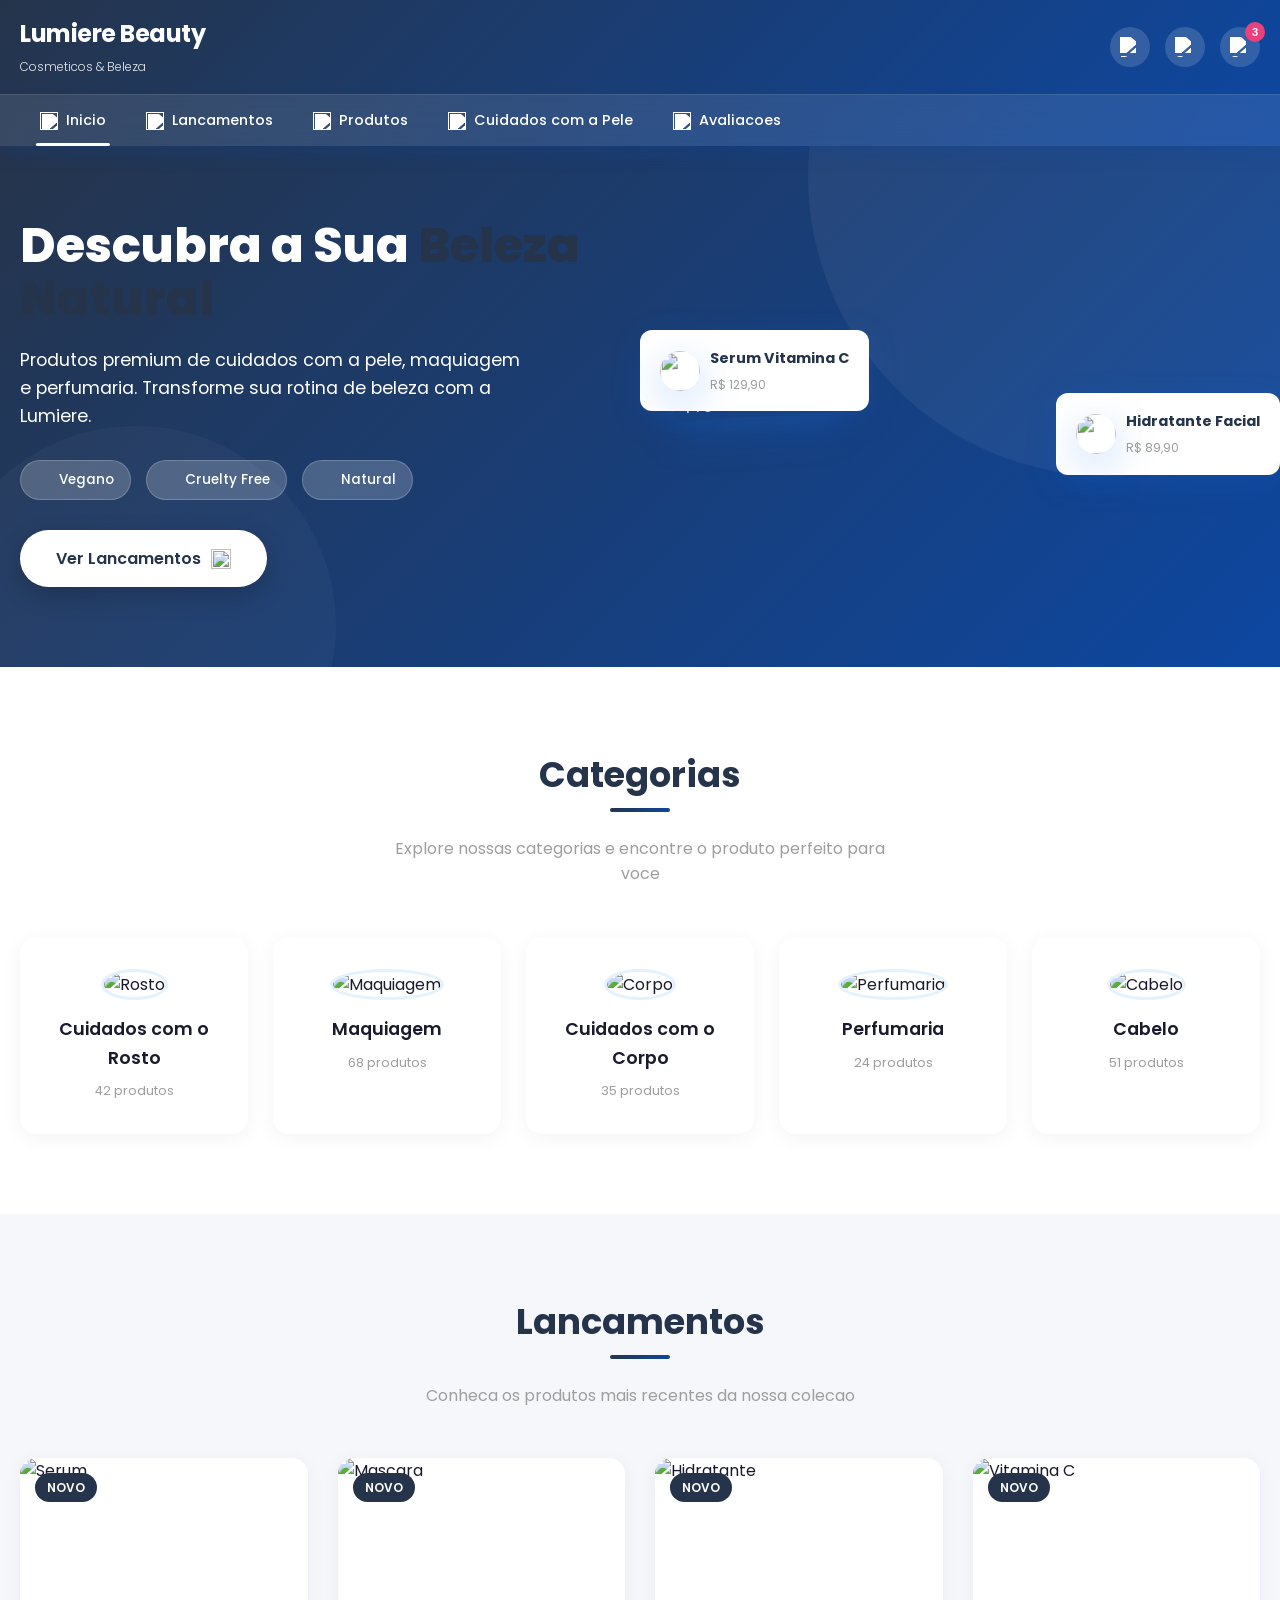
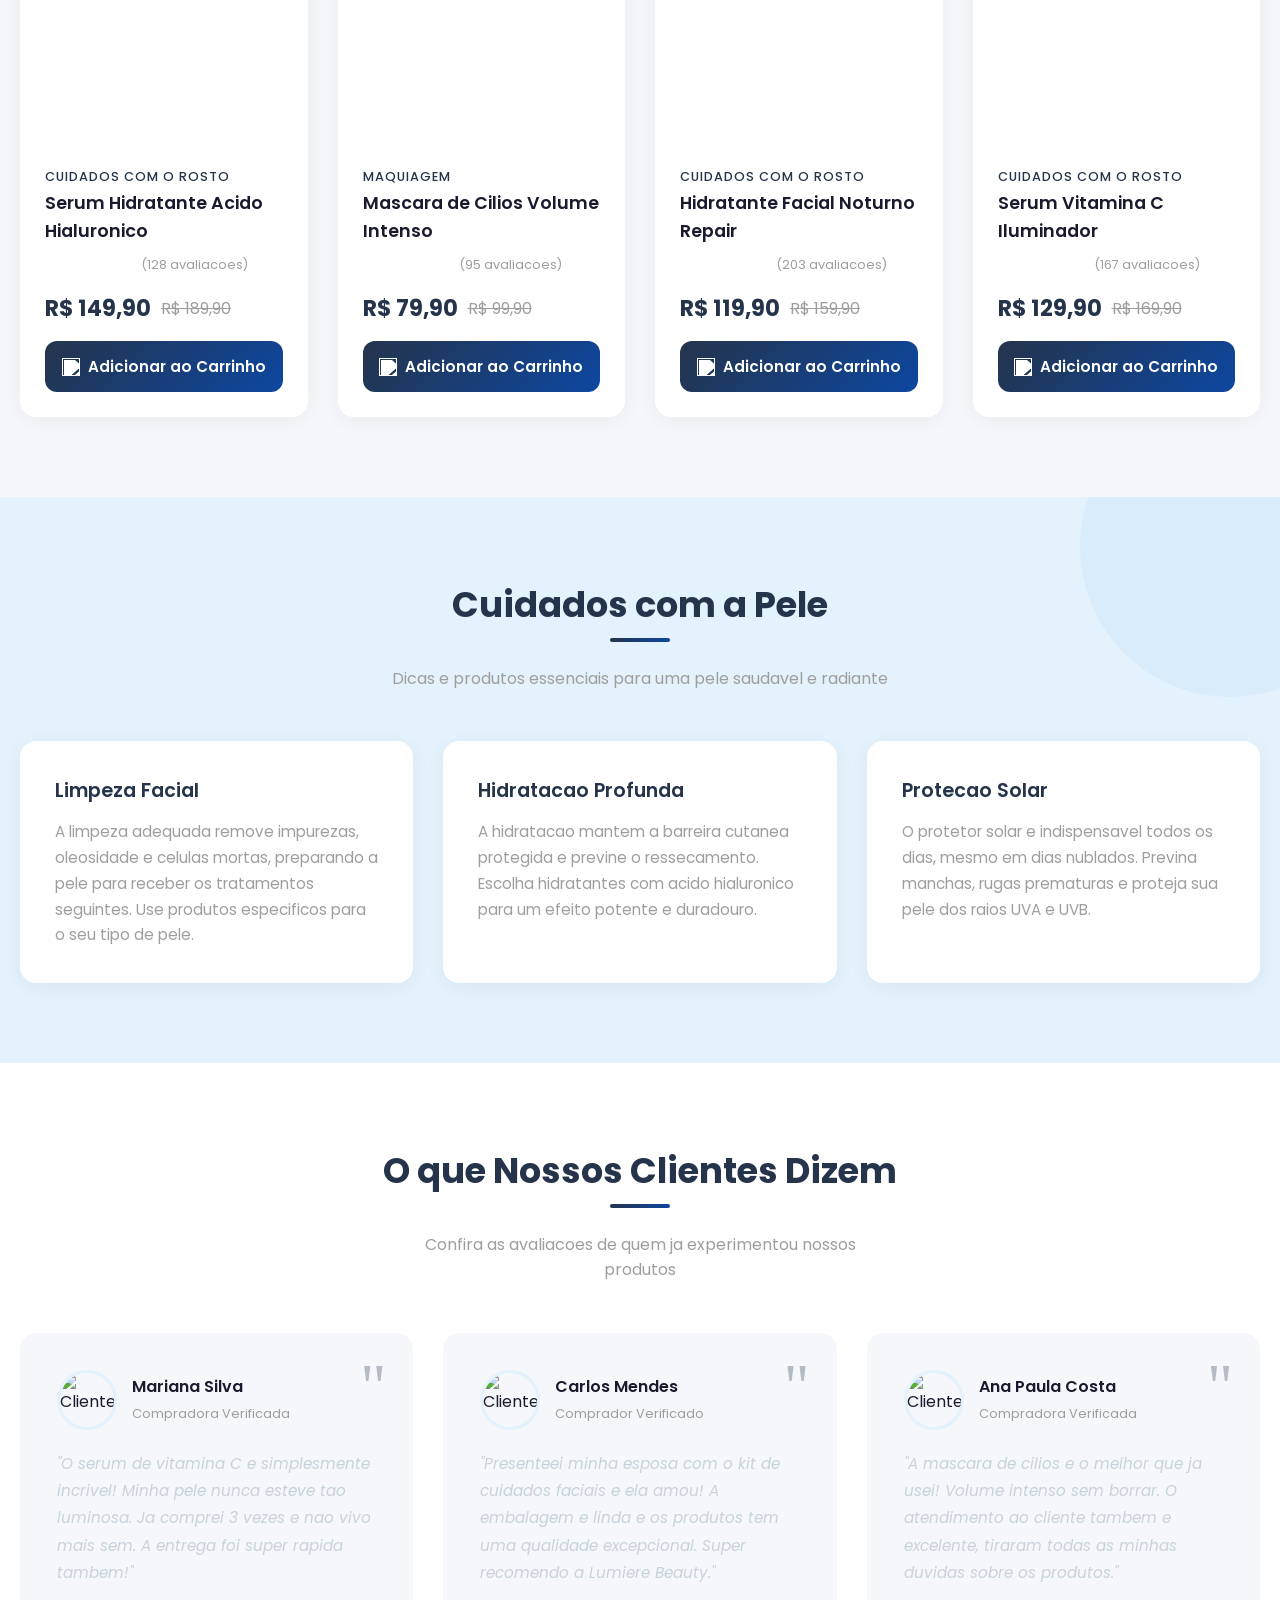
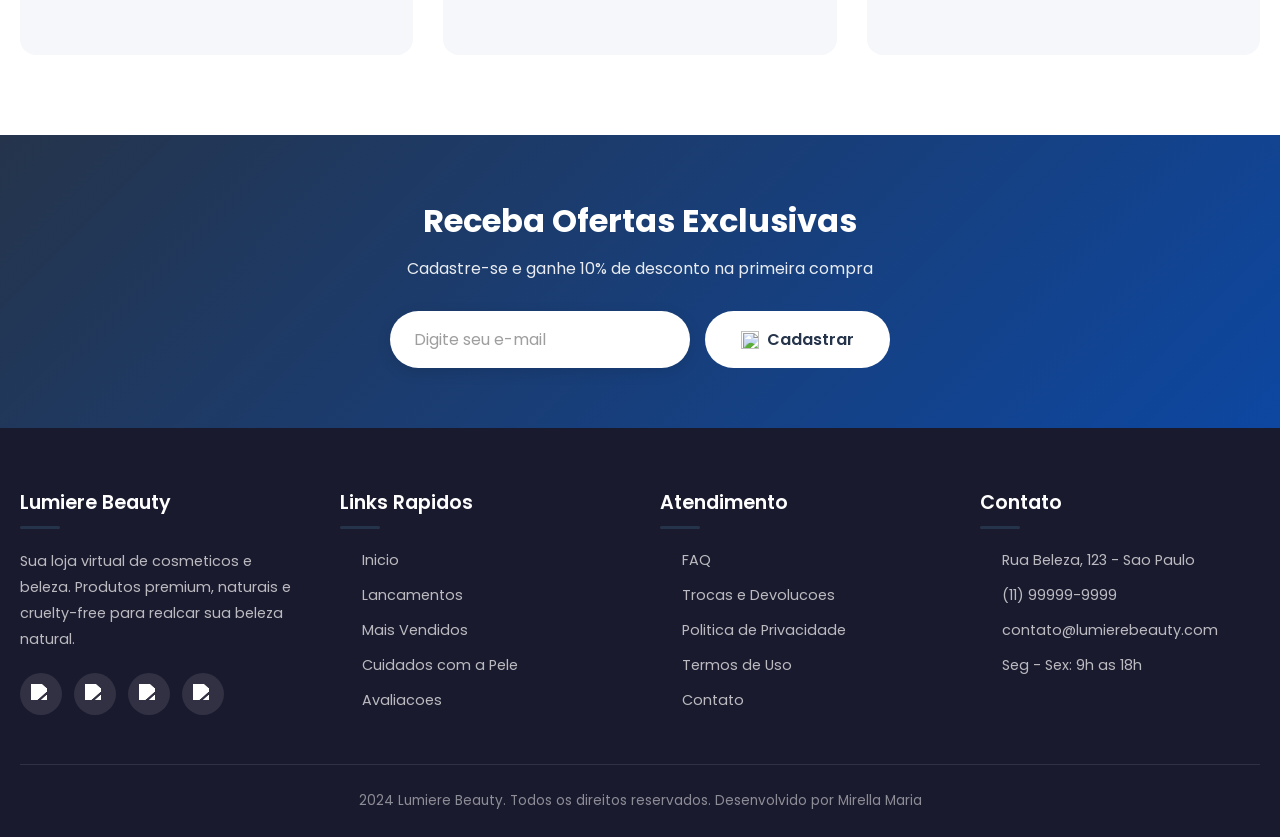
==== index.html @ f3c60fa9 "Add files via upload" ====
<!DOCTYPE html>
<html lang="pt-BR">
<head>
    <meta charset="UTF-8">
    <meta name="viewport" content="width=device-width, initial-scale=1.0">
    <title>Lumiere Beauty - Loja Virtual de Cosmeticos e Beleza</title>
    <link rel="stylesheet" href="style.css">
    <link rel="icon" href="https://images.unsplash.com/photo-1596462502278-27bfdd403348?w=32&h=32&fit=crop">
</head>
<body>
    <!-- HEADER -->
    <header>
        <div class="header-main">
            <div class="container">
                 <div class="logo-text">
                        <h1>Lumiere Beauty</h1>
                        <span>Cosmeticos & Beleza</span>
                    </div>
                </a>
                <div class="nav-icons">
                    <button class="nav-icon-btn" title="Buscar">
                        <img src="https://cdn-icons-png.flaticon.com/512/149/149852.png" alt="Buscar">
                    </button>
                    <button class="nav-icon-btn" title="Conta">
                        <img src="https://cdn-icons-png.flaticon.com/512/149/149071.png" alt="Conta">
                    </button>
                    <button class="nav-icon-btn" title="Carrinho">
                        <img src="https://cdn-icons-png.flaticon.com/512/1170/1170678.png" alt="Carrinho">
                        <span class="cart-count">3</span>
                    </button>
                </div>
            </div>
        </div>
        <nav>
            <div class="container">
                <ul class="nav-links" id="navLinks">
                    <li><a href="index.html" class="active"><img src="https://cdn-icons-png.flaticon.com/512/1946/1946436.png" alt=""> Inicio</a></li>
                    <li><a href="lancamentos.html"><img src="https://cdn-icons-png.flaticon.com/512/2928/2928985.png" alt=""> Lancamentos</a></li>
                    <li><a href="produtos.html"><img src="https://cdn-icons-png.flaticon.com/512/1828/1828884.png" alt=""> Produtos</a></li>
                    <li><a href="cuidados-pele.html"><img src="https://cdn-icons-png.flaticon.com/512/3081/3081840.png" alt=""> Cuidados com a Pele</a></li>
                    <li><a href="avaliacoes.html"><img src="https://cdn-icons-png.flaticon.com/512/148/148839.png" alt=""> Avaliacoes</a></li>
                </ul>
                <button class="menu-toggle" id="menuToggle">&#9776;</button>
            </div>
        </nav>
    </header>

    <!-- MAIN -->
    <main>
        <!-- BANNER PROMOCIONAL -->
        <section class="banner-promo">
            <div class="container">
                <div class="banner-content">
                    <div class="banner-text">
                        <h2>Descubra a Sua <span>Beleza Natural</span></h2>
                        <p>Produtos premium de cuidados com a pele, maquiagem e perfumaria. Transforme sua rotina de beleza com a Lumiere.</p>
                        <div class="banner-badges">
                            <span class="badge"><img src="https://cdn-icons-png.flaticon.com/512/190/190411.png" alt=""> Vegano</span>
                            <span class="badge"><img src="https://cdn-icons-png.flaticon.com/512/190/190411.png" alt=""> Cruelty Free</span>
                            <span class="badge"><img src="https://cdn-icons-png.flaticon.com/512/190/190411.png" alt=""> Natural</span>
                        </div>
                        <a href="lancamentos.html" class="btn-principal">
                            Ver Lancamentos <img src="https://cdn-icons-png.flaticon.com/512/271/271228.png" alt="">
                        </a>
                    </div>
                    <div class="banner-imagem">
                        <img src="https://i.pinimg.com/1200x/e3/2c/4e/e32c4ec1a7876807a0d1913c1c2fed38.jpg" alt="Produtos de Beleza">
                        <div class="banner-float float-1">
                            <img src="https://images.unsplash.com/photo-1556228578-0d85b1a4d571?w=100&h=100&fit=crop" alt="">
                            <div>
                                <strong>Hidratante Facial</strong><br>
                                <span>R$ 89,90</span>
                            </div>
                        </div>
                        <div class="banner-float float-2">
                            <img src="https://images.unsplash.com/photo-1599305090598-fe179d501227?w=100&h=100&fit=crop" alt="">
                            <div>
                                <strong>Serum Vitamina C</strong><br>
                                <span>R$ 129,90</span>
                            </div>
                        </div>
                    </div>
                </div>
            </div>
        </section>

        <!-- CATEGORIAS -->
        <section class="categorias">
            <div class="container">
                <div class="secao-titulo fade-in">
                    <h2>Categorias</h2>
                    <p>Explore nossas categorias e encontre o produto perfeito para voce</p>
                </div>
                <div class="categorias-grid">
                    <a href="lancamentos.html" class="categoria-card fade-in">
                        <img src="https://i.pinimg.com/736x/b5/8c/fc/b58cfc8a198ad5242a186a8fee20367d.jpg" alt="Rosto">
                        <h3>Cuidados com o Rosto</h3>
                        <span>42 produtos</span>
                    </a>
                    <a href="lancamentos.html" class="categoria-card fade-in">
                        <img src="https://images.unsplash.com/photo-1522335789203-aabd1fc54bc9?w=150&h=150&fit=crop" alt="Maquiagem">
                        <h3>Maquiagem</h3>
                        <span>68 produtos</span>
                    </a>
                    <a href="lancamentos.html" class="categoria-card fade-in">
                        <img src="https://i.pinimg.com/736x/47/2d/ef/472defdb458289759e3ebc35df3f96f8.jpg" alt="Corpo">
                        <h3>Cuidados com o Corpo</h3>
                        <span>35 produtos</span>
                    </a>
                    <a href="lancamentos.html" class="categoria-card fade-in">
                        <img src="https://images.unsplash.com/photo-1541643600914-78b084683601?w=150&h=150&fit=crop" alt="Perfumaria">
                        <h3>Perfumaria</h3>
                        <span>24 produtos</span>
                    </a>
                    <a href="lancamentos.html" class="categoria-card fade-in">
                        <img src="https://i.pinimg.com/736x/5d/e1/b5/5de1b5a045590debeffab34f4c8179fd.jpg" alt="Cabelo">
                        <h3>Cabelo</h3>
                        <span>51 produtos</span>
                    </a>
                </div>
            </div>
        </section>

        <!-- LANCAMENTOS -->
        <section class="lancamentos">
            <div class="container">
                <div class="secao-titulo fade-in">
                    <h2>Lancamentos</h2>
                    <p>Conheca os produtos mais recentes da nossa colecao</p>
                </div>
                <div class="produtos-grid">
                    <div class="produto-card fade-in">
                        <div class="produto-imagem">
                            <img src="https://i.pinimg.com/1200x/b4/3a/00/b43a004b97d785cfb87112df7278772b.jpg" alt="Serum">
                            <span class="produto-tag novo">NOVO</span>
                            <div class="produto-acoes">
                                <button class="acao-btn" title="Favoritar"><img src="https://cdn-icons-png.flaticon.com/512/1077/1077035.png" alt=""></button>
                                <button class="acao-btn" title="Visualizar"><img src="https://cdn-icons-png.flaticon.com/512/709/709612.png" alt=""></button>
                            </div>
                        </div>
                        <div class="produto-info">
                            <span class="produto-categoria">Cuidados com o Rosto</span>
                            <h3>Serum Hidratante Acido Hialuronico</h3>
                            <div class="produto-avaliacao">
                                <div class="estrelas">
                                    <img src="https://cdn-icons-png.flaticon.com/512/1828/1828884.png" alt="">
                                    <img src="https://cdn-icons-png.flaticon.com/512/1828/1828884.png" alt="">
                                    <img src="https://cdn-icons-png.flaticon.com/512/1828/1828884.png" alt="">
                                    <img src="https://cdn-icons-png.flaticon.com/512/1828/1828884.png" alt="">
                                    <img src="https://cdn-icons-png.flaticon.com/512/1828/1828884.png" alt="">
                                </div>
                                <span>(128 avaliacoes)</span>
                            </div>
                            <div class="produto-preco">
                                <span class="preco-atual">R$ 149,90</span>
                                <span class="preco-antigo">R$ 189,90</span>
                            </div>
                            <button class="btn-comprar">
                                <img src="https://cdn-icons-png.flaticon.com/512/1170/1170678.png" alt=""> Adicionar ao Carrinho
                            </button>
                        </div>
                    </div>

                    <div class="produto-card fade-in">
                        <div class="produto-imagem">
                            <img src="https://i.pinimg.com/736x/e3/f5/3b/e3f53bc5f2ffa5c96f9e235f5f767166.jpg" alt="Mascara">
                            <span class="produto-tag novo">NOVO</span>
                            <div class="produto-acoes">
                                <button class="acao-btn" title="Favoritar"><img src="https://cdn-icons-png.flaticon.com/512/1077/1077035.png" alt=""></button>
                                <button class="acao-btn" title="Visualizar"><img src="https://cdn-icons-png.flaticon.com/512/709/709612.png" alt=""></button>
                            </div>
                        </div>
                        <div class="produto-info">
                            <span class="produto-categoria">Maquiagem</span>
                            <h3>Mascara de Cilios Volume Intenso</h3>
                            <div class="produto-avaliacao">
                                <div class="estrelas">
                                    <img src="https://cdn-icons-png.flaticon.com/512/1828/1828884.png" alt="">
                                    <img src="https://cdn-icons-png.flaticon.com/512/1828/1828884.png" alt="">
                                    <img src="https://cdn-icons-png.flaticon.com/512/1828/1828884.png" alt="">
                                    <img src="https://cdn-icons-png.flaticon.com/512/1828/1828884.png" alt="">
                                    <img src="https://cdn-icons-png.flaticon.com/512/1828/1828884.png" alt="">
                                </div>
                                <span>(95 avaliacoes)</span>
                            </div>
                            <div class="produto-preco">
                                <span class="preco-atual">R$ 79,90</span>
                                <span class="preco-antigo">R$ 99,90</span>
                            </div>
                            <button class="btn-comprar">
                                <img src="https://cdn-icons-png.flaticon.com/512/1170/1170678.png" alt=""> Adicionar ao Carrinho
                            </button>
                        </div>
                    </div>

                    <div class="produto-card fade-in">
                        <div class="produto-imagem">
                            <img src="https://images.unsplash.com/photo-1556228578-0d85b1a4d571?w=400&h=400&fit=crop" alt="Hidratante">
                            <span class="produto-tag novo">NOVO</span>
                            <div class="produto-acoes">
                                <button class="acao-btn" title="Favoritar"><img src="https://cdn-icons-png.flaticon.com/512/1077/1077035.png" alt=""></button>
                                <button class="acao-btn" title="Visualizar"><img src="https://cdn-icons-png.flaticon.com/512/709/709612.png" alt=""></button>
                            </div>
                        </div>
                        <div class="produto-info">
                            <span class="produto-categoria">Cuidados com o Rosto</span>
                            <h3>Hidratante Facial Noturno Repair</h3>
                            <div class="produto-avaliacao">
                                <div class="estrelas">
                                    <img src="https://cdn-icons-png.flaticon.com/512/1828/1828884.png" alt="">
                                    <img src="https://cdn-icons-png.flaticon.com/512/1828/1828884.png" alt="">
                                    <img src="https://cdn-icons-png.flaticon.com/512/1828/1828884.png" alt="">
                                    <img src="https://cdn-icons-png.flaticon.com/512/1828/1828884.png" alt="">
                                    <img src="https://cdn-icons-png.flaticon.com/512/1828/1828884.png" alt="">
                                </div>
                                <span>(203 avaliacoes)</span>
                            </div>
                            <div class="produto-preco">
                                <span class="preco-atual">R$ 119,90</span>
                                <span class="preco-antigo">R$ 159,90</span>
                            </div>
                            <button class="btn-comprar">
                                <img src="https://cdn-icons-png.flaticon.com/512/1170/1170678.png" alt=""> Adicionar ao Carrinho
                            </button>
                        </div>
                    </div>

                    <div class="produto-card fade-in">
                        <div class="produto-imagem">
                            <img src="https://images.unsplash.com/photo-1599305090598-fe179d501227?w=400&h=400&fit=crop" alt="Vitamina C">
                            <span class="produto-tag novo">NOVO</span>
                            <div class="produto-acoes">
                                <button class="acao-btn" title="Favoritar"><img src="https://cdn-icons-png.flaticon.com/512/1077/1077035.png" alt=""></button>
                                <button class="acao-btn" title="Visualizar"><img src="https://cdn-icons-png.flaticon.com/512/709/709612.png" alt=""></button>
                            </div>
                        </div>
                        <div class="produto-info">
                            <span class="produto-categoria">Cuidados com o Rosto</span>
                            <h3>Serum Vitamina C Iluminador</h3>
                            <div class="produto-avaliacao">
                                <div class="estrelas">
                                    <img src="https://cdn-icons-png.flaticon.com/512/1828/1828884.png" alt="">
                                    <img src="https://cdn-icons-png.flaticon.com/512/1828/1828884.png" alt="">
                                    <img src="https://cdn-icons-png.flaticon.com/512/1828/1828884.png" alt="">
                                    <img src="https://cdn-icons-png.flaticon.com/512/1828/1828884.png" alt="">
                                    <img src="https://cdn-icons-png.flaticon.com/512/1828/1828884.png" alt="">
                                </div>
                                <span>(167 avaliacoes)</span>
                            </div>
                            <div class="produto-preco">
                                <span class="preco-atual">R$ 129,90</span>
                                <span class="preco-antigo">R$ 169,90</span>
                            </div>
                            <button class="btn-comprar">
                                <img src="https://cdn-icons-png.flaticon.com/512/1170/1170678.png" alt=""> Adicionar ao Carrinho
                            </button>
                        </div>
                    </div>
                </div>
            </div>
        </section>

        <!-- CUIDADOS COM A PELE -->
        <section class="cuidados-pele">
            <div class="container">
                <div class="secao-titulo fade-in">
                    <h2>Cuidados com a Pele</h2>
                    <p>Dicas e produtos essenciais para uma pele saudavel e radiante</p>
                </div>
                <div class="cuidados-grid">
                    <div class="cuidado-card fade-in">
                       
                        <h3>Limpeza Facial</h3>
                        <p>A limpeza adequada remove impurezas, oleosidade e celulas mortas, preparando a pele para receber os tratamentos seguintes. Use produtos especificos para o seu tipo de pele.</p>
                    </div>
                    <div class="cuidado-card fade-in">
                        <h3>Hidratacao Profunda</h3>
                        <p>A hidratacao mantem a barreira cutanea protegida e previne o ressecamento. Escolha hidratantes com acido hialuronico para um efeito potente e duradouro.</p>
                    </div>
                    <div class="cuidado-card fade-in">
                        <h3>Protecao Solar</h3>
                        <p>O protetor solar e indispensavel todos os dias, mesmo em dias nublados. Previna manchas, rugas prematuras e proteja sua pele dos raios UVA e UVB.</p>
                    </div>
                </div>
            </div>
        </section>

        <!-- AVALIACOES -->
        <section class="avaliacoes">
            <div class="container">
                <div class="secao-titulo fade-in">
                    <h2>O que Nossos Clientes Dizem</h2>
                    <p>Confira as avaliacoes de quem ja experimentou nossos produtos</p>
                </div>
                <div class="avaliacoes-grid">
                    <div class="avaliacao-card fade-in">
                        <div class="avaliacao-header">
                            <img src="https://images.unsplash.com/photo-1494790108377-be9c29b29330?w=100&h=100&fit=crop" alt="Cliente">
                            <div>
                                <h4>Mariana Silva</h4>
                                <span>Compradora Verificada</span>
                            </div>
                        </div>
                        <p>"O serum de vitamina C e simplesmente incrivel! Minha pele nunca esteve tao luminosa. Ja comprei 3 vezes e nao vivo mais sem. A entrega foi super rapida tambem!"</p>
                        <div class="estrelas">
                            <img src="https://cdn-icons-png.flaticon.com/512/1828/1828884.png" alt="">
                            <img src="https://cdn-icons-png.flaticon.com/512/1828/1828884.png" alt="">
                            <img src="https://cdn-icons-png.flaticon.com/512/1828/1828884.png" alt="">
                            <img src="https://cdn-icons-png.flaticon.com/512/1828/1828884.png" alt="">
                            <img src="https://cdn-icons-png.flaticon.com/512/1828/1828884.png" alt="">
                        </div>
                    </div>
                    <div class="avaliacao-card fade-in">
                        <div class="avaliacao-header">
                            <img src="https://images.unsplash.com/photo-1507003211169-0a1dd7228f2d?w=100&h=100&fit=crop" alt="Cliente">
                            <div>
                                <h4>Carlos Mendes</h4>
                                <span>Comprador Verificado</span>
                            </div>
                        </div>
                        <p>"Presenteei minha esposa com o kit de cuidados faciais e ela amou! A embalagem e linda e os produtos tem uma qualidade excepcional. Super recomendo a Lumiere Beauty."</p>
                        <div class="estrelas">
                            <img src="https://cdn-icons-png.flaticon.com/512/1828/1828884.png" alt="">
                            <img src="https://cdn-icons-png.flaticon.com/512/1828/1828884.png" alt="">
                            <img src="https://cdn-icons-png.flaticon.com/512/1828/1828884.png" alt="">
                            <img src="https://cdn-icons-png.flaticon.com/512/1828/1828884.png" alt="">
                            <img src="https://cdn-icons-png.flaticon.com/512/1828/1828884.png" alt="">
                        </div>
                    </div>
                    <div class="avaliacao-card fade-in">
                        <div class="avaliacao-header">
                            <img src="https://images.unsplash.com/photo-1438761681033-6461ffad8d80?w=100&h=100&fit=crop" alt="Cliente">
                            <div>
                                <h4>Ana Paula Costa</h4>
                                <span>Compradora Verificada</span>
                            </div>
                        </div>
                        <p>"A mascara de cilios e o melhor que ja usei! Volume intenso sem borrar. O atendimento ao cliente tambem e excelente, tiraram todas as minhas duvidas sobre os produtos."</p>
                        <div class="estrelas">
                            <img src="https://cdn-icons-png.flaticon.com/512/1828/1828884.png" alt="">
                            <img src="https://cdn-icons-png.flaticon.com/512/1828/1828884.png" alt="">
                            <img src="https://cdn-icons-png.flaticon.com/512/1828/1828884.png" alt="">
                            <img src="https://cdn-icons-png.flaticon.com/512/1828/1828884.png" alt="">
                            <img src="https://cdn-icons-png.flaticon.com/512/1828/1828884.png" alt="">
                        </div>
                    </div>
                </div>
            </div>
        </section>

        <!-- NEWSLETTER -->
        <section class="newsletter">
            <div class="container">
                <h2>Receba Ofertas Exclusivas</h2>
                <p>Cadastre-se e ganhe 10% de desconto na primeira compra</p>
                <form class="newsletter-form" onsubmit="event.preventDefault(); alert('Obrigado por se cadastrar! Voce recebera nossas ofertas em breve.');">
                    <input type="email" placeholder="Digite seu e-mail" required>
                    <button type="submit">
                        <img src="https://cdn-icons-png.flaticon.com/512/271/271228.png" alt=""> Cadastrar
                    </button>
                </form>
            </div>
        </section>
    </main>

    <!-- FOOTER -->
    <footer>
        <div class="container">
            <div class="footer-grid">
                <div class="footer-col">
                    <h3>Lumiere Beauty</h3>
                    <p>Sua loja virtual de cosmeticos e beleza. Produtos premium, naturais e cruelty-free para realcar sua beleza natural.</p>
                    <div class="footer-social">
                        <a href="#" class="social-btn"><img src="https://cdn-icons-png.flaticon.com/512/733/733547.png" alt="Facebook"></a>
                        <a href="#" class="social-btn"><img src="https://cdn-icons-png.flaticon.com/512/733/733558.png" alt="Instagram"></a>
                        <a href="#" class="social-btn"><img src="https://cdn-icons-png.flaticon.com/512/733/733579.png" alt="Twitter"></a>
                        <a href="#" class="social-btn"><img src="https://cdn-icons-png.flaticon.com/512/733/733646.png" alt="YouTube"></a>
                    </div>
                </div>
                <div class="footer-col">
                    <h3>Links Rapidos</h3>
                    <ul class="footer-links">
                        <li><a href="index.html"><img src="https://cdn-icons-png.flaticon.com/512/271/271228.png" alt=""> Inicio</a></li>
                        <li><a href="lancamentos.html"><img src="https://cdn-icons-png.flaticon.com/512/271/271228.png" alt=""> Lancamentos</a></li>
                        <li><a href="mais-vendidos.html"><img src="https://cdn-icons-png.flaticon.com/512/271/271228.png" alt=""> Mais Vendidos</a></li>
                        <li><a href="cuidados-pele.html"><img src="https://cdn-icons-png.flaticon.com/512/271/271228.png" alt=""> Cuidados com a Pele</a></li>
                        <li><a href="avaliacoes.html"><img src="https://cdn-icons-png.flaticon.com/512/271/271228.png" alt=""> Avaliacoes</a></li>
                    </ul>
                </div>
                <div class="footer-col">
                    <h3>Atendimento</h3>
                    <ul class="footer-links">
                        <li><a href="#"><img src="https://cdn-icons-png.flaticon.com/512/271/271228.png" alt=""> FAQ</a></li>
                        <li><a href="#"><img src="https://cdn-icons-png.flaticon.com/512/271/271228.png" alt=""> Trocas e Devolucoes</a></li>
                        <li><a href="#"><img src="https://cdn-icons-png.flaticon.com/512/271/271228.png" alt=""> Politica de Privacidade</a></li>
                        <li><a href="#"><img src="https://cdn-icons-png.flaticon.com/512/271/271228.png" alt=""> Termos de Uso</a></li>
                        <li><a href="#"><img src="https://cdn-icons-png.flaticon.com/512/271/271228.png" alt=""> Contato</a></li>
                    </ul>
                </div>
                <div class="footer-col">
                    <h3>Contato</h3>
                    <ul class="footer-links">
                        <li><a href="#"><img src="https://cdn-icons-png.flaticon.com/512/684/684809.png" alt=""> Rua Beleza, 123 - Sao Paulo</a></li>
                        <li><a href="#"><img src="https://cdn-icons-png.flaticon.com/512/126/126341.png" alt=""> (11) 99999-9999</a></li>
                        <li><a href="#"><img src="https://cdn-icons-png.flaticon.com/512/561/561127.png" alt=""> contato@lumierebeauty.com</a></li>
                        <li><a href="#"><img src="https://cdn-icons-png.flaticon.com/512/1828/1828884.png" alt=""> Seg - Sex: 9h as 18h</a></li>
                    </ul>
                </div>
            </div>
            <div class="footer-bottom">
                <p> 2024 Lumiere Beauty. Todos os direitos reservados. Desenvolvido por Mirella Maria</p>
            </div>
        </div>
    </footer>

    <script>
        // Menu Mobile
        const menuToggle = document.getElementById('menuToggle');
        const navLinks = document.getElementById('navLinks');

        menuToggle.addEventListener('click', () => {
            navLinks.classList.toggle('active');
            menuToggle.innerHTML = navLinks.classList.contains('active') ? '&times;' : '&#9776;';
        });

        // Fechar menu ao clicar em link
        document.querySelectorAll('.nav-links a').forEach(link => {
            link.addEventListener('click', () => {
                navLinks.classList.remove('active');
                menuToggle.innerHTML = '&#9776;';
            });
        });

        // Animacao de scroll
        const observerOptions = {
            threshold: 0.1,
            rootMargin: '0px 0px -50px 0px'
        };

        const observer = new IntersectionObserver((entries) => {
            entries.forEach(entry => {
                if (entry.isIntersecting) {
                    entry.target.classList.add('visible');
                }
            });
        }, observerOptions);

        document.querySelectorAll('.fade-in').forEach(el => {
            observer.observe(el);
        });

        // Botoes funcionais
        document.querySelectorAll('.btn-comprar').forEach(btn => {
            btn.addEventListener('click', () => {
                const cartCount = document.querySelector('.cart-count');
                let count = parseInt(cartCount.textContent);
                cartCount.textContent = count + 1;

                btn.innerHTML = '<img src="https://cdn-icons-png.flaticon.com/512/190/190411.png" alt=""> Adicionado!';
                btn.style.background = '#4caf50';
                setTimeout(() => {
                    btn.innerHTML = '<img src="https://cdn-icons-png.flaticon.com/512/1170/1170678.png" alt=""> Adicionar ao Carrinho';
                    btn.style.background = '';
                }, 2000);
            });
        });

        document.querySelectorAll('.acao-btn').forEach(btn => {
            btn.addEventListener('click', (e) => {
                e.stopPropagation();
                const title = btn.getAttribute('title');
                if (title === 'Favoritar') {
                    btn.style.background = '#ec407a';
                    btn.querySelector('img').style.filter = 'brightness(0) invert(1)';
                } else {
                    alert('Visualizando produto...');
                }
            });
        });
    </script>
</body>
</html>
---- style.css ----
/* ============================================
   LOJA VIRTUAL DE COSMETICOS E BELEZA
   Tema: Azul Moderno
   ============================================ */

@import url('https://fonts.googleapis.com/css2?family=Poppins:wght@300;400;500;600;700;800&display=swap');

:root {
    --azul-principal: #25344b;
    --azul-escuro: #25344b;
    --azul-claro: #25344b;
    --azul-suave: #e3f2fd;
    --azul-gradiente: linear-gradient(135deg, #25344b 0%, #0d47a1 100%);
    --azul-gradiente-hover: linear-gradient(135deg, #0d47a1 0%, #1a73e8 100%);
    --rosa-suave: #fce4ec;
    --rosa-destaque: #ec407a;
    --branco: #ffffff;
    --cinza-claro: #f5f7fa;
    --cinza-medio: #9e9e9e;
    --cinza-escuro: #c7d3da;
    --preto: #1a1a2e;
    --sombra: 0 8px 32px rgba(26, 115, 232, 0.15);
    --sombra-hover: 0 12px 40px rgba(26, 115, 232, 0.25);
    --transicao: all 0.4s cubic-bezier(0.25, 0.46, 0.45, 0.94);
    --raio: 16px;
    --raio-pequeno: 12px;
}

* {
    margin: 0;
    padding: 0;
    box-sizing: border-box;
}

html {
    scroll-behavior: smooth;
    font-size: 16px;
}

body {
    font-family: 'Poppins', sans-serif;
    background: var(--cinza-claro);
    color: var(--preto);
    line-height: 1.6;
    overflow-x: hidden;
}

/* ============================================
   HEADER
   ============================================ */
header {
    background: var(--azul-gradiente);
    color: var(--branco);
    padding: 0;
    position: fixed;
    top: 0;
    width: 100%;
    z-index: 1000;
    box-shadow: 0 4px 20px rgba(13, 71, 161, 0.3);
}

.header-top {
    background: rgba(0,0,0,0.15);
    padding: 8px 0;
    font-size: 0.85rem;
}

.header-top .container {
    display: flex;
    justify-content: space-between;
    align-items: center;
}

.header-top span {
    display: flex;
    align-items: center;
    gap: 6px;
}

.header-top img {
    width: 16px;
    height: 16px;
    filter: brightness(0) invert(1);
}

.header-main {
    padding: 15px 0;
}

.header-main .container {
    display: flex;
    justify-content: space-between;
    align-items: center;
}

.logo {
    display: flex;
    align-items: center;
    gap: 12px;
    text-decoration: none;
    color: var(--branco);
}

.logo-img {
    width: 50px;
    height: 50px;
    border-radius: 50%;
    object-fit: cover;
    border: 3px solid rgba(255,255,255,0.3);
    transition: var(--transicao);
}

.logo:hover .logo-img {
    transform: rotate(15deg) scale(1.1);
    border-color: var(--branco);
}

.logo-text h1 {
    font-size: 1.5rem;
    font-weight: 700;
    letter-spacing: -0.5px;
}

.logo-text span {
    font-size: 0.75rem;
    opacity: 0.9;
    font-weight: 300;
}

/* ============================================
   NAVEGACAO
   ============================================ */
nav {
    background: rgba(255,255,255,0.1);
    backdrop-filter: blur(10px);
    border-top: 1px solid rgba(255,255,255,0.1);
}

nav .container {
    display: flex;
    justify-content: space-between;
    align-items: center;
}

.nav-links {
    display: flex;
    list-style: none;
    gap: 0;
}

.nav-links li {
    position: relative;
}

.nav-links a {
    display: flex;
    align-items: center;
    gap: 8px;
    color: var(--branco);
    text-decoration: none;
    padding: 14px 20px;
    font-weight: 500;
    font-size: 0.9rem;
    transition: var(--transicao);
    position: relative;
}

.nav-links a img {
    width: 18px;
    height: 18px;
    filter: brightness(0) invert(1);
    transition: var(--transicao);
}

.nav-links a::after {
    content: '';
    position: absolute;
    bottom: 0;
    left: 50%;
    width: 0;
    height: 3px;
    background: var(--branco);
    transition: var(--transicao);
    transform: translateX(-50%);
    border-radius: 2px;
}

.nav-links a:hover::after,
.nav-links a.active::after {
    width: 70%;
}

.nav-links a:hover {
    background: rgba(255,255,255,0.15);
}

.nav-links a:hover img {
    transform: scale(1.2);
}

.nav-icons {
    display: flex;
    gap: 15px;
    align-items: center;
}

.nav-icon-btn {
    background: rgba(255,255,255,0.15);
    border: none;
    color: var(--branco);
    width: 40px;
    height: 40px;
    border-radius: 50%;
    cursor: pointer;
    display: flex;
    align-items: center;
    justify-content: center;
    transition: var(--transicao);
    position: relative;
}

.nav-icon-btn img {
    width: 20px;
    height: 20px;
    filter: brightness(0) invert(1);
}

.nav-icon-btn:hover {
    background: var(--branco);
    color: var(--azul-principal);
    transform: translateY(-2px);
    box-shadow: 0 4px 15px rgba(0,0,0,0.2);
}

.nav-icon-btn:hover img {
    filter: none;
}

.cart-count {
    position: absolute;
    top: -5px;
    right: -5px;
    background: var(--rosa-destaque);
    color: var(--branco);
    font-size: 0.7rem;
    font-weight: 700;
    width: 20px;
    height: 20px;
    border-radius: 50%;
    display: flex;
    align-items: center;
    justify-content: center;
    animation: pulse 2s infinite;
}

@keyframes pulse {
    0%, 100% { transform: scale(1); }
    50% { transform: scale(1.2); }
}

/* Menu Mobile */
.menu-toggle {
    display: none;
    background: none;
    border: none;
    color: var(--branco);
    font-size: 1.5rem;
    cursor: pointer;
}

/* ============================================
   CONTAINER
   ============================================ */
.container {
    max-width: 1280px;
    margin: 0 auto;
    padding: 0 20px;
}

/* ============================================
   MAIN (espaco para header fixo)
   ============================================ */
main {
    margin-top: 140px;
}

/* ============================================
   BANNER PROMOCIONAL
   ============================================ */
.banner-promo {
    background: var(--azul-gradiente);
    color: var(--branco);
    padding: 80px 0;
    position: relative;
    overflow: hidden;
}

.banner-promo::before {
    content: '';
    position: absolute;
    top: -50%;
    right: -10%;
    width: 600px;
    height: 600px;
    background: rgba(255,255,255,0.05);
    border-radius: 50%;
    animation: float 8s ease-in-out infinite;
}

.banner-promo::after {
    content: '';
    position: absolute;
    bottom: -30%;
    left: -5%;
    width: 400px;
    height: 400px;
    background: rgba(255,255,255,0.03);
    border-radius: 50%;
    animation: float 10s ease-in-out infinite reverse;
}

@keyframes float {
    0%, 100% { transform: translateY(0) rotate(0deg); }
    50% { transform: translateY(-30px) rotate(5deg); }
}

.banner-content {
    display: grid;
    grid-template-columns: 1fr 1fr;
    gap: 60px;
    align-items: center;
    position: relative;
    z-index: 2;
}

.banner-text h2 {
    font-size: 3rem;
    font-weight: 800;
    line-height: 1.1;
    margin-bottom: 20px;
    animation: slideInLeft 1s ease;
}

.banner-text h2 span {
    color: var(--azul-claro);
    position: relative;
}

.banner-text p {
    font-size: 1.1rem;
    opacity: 0.9;
    margin-bottom: 30px;
    max-width: 500px;
    animation: slideInLeft 1s ease 0.2s both;
}

.banner-badges {
    display: flex;
    gap: 15px;
    margin-bottom: 30px;
    animation: slideInLeft 1s ease 0.4s both;
}

.badge {
    background: rgba(255,255,255,0.2);
    backdrop-filter: blur(10px);
    padding: 8px 16px;
    border-radius: 30px;
    font-size: 0.85rem;
    font-weight: 500;
    display: flex;
    align-items: center;
    gap: 6px;
    border: 1px solid rgba(255,255,255,0.2);
}

.badge img {
    width: 16px;
    height: 16px;
    filter: brightness(0) invert(1);
}

.btn-principal {
    display: inline-flex;
    align-items: center;
    gap: 10px;
    background: var(--branco);
    color: var(--azul-escuro);
    padding: 16px 36px;
    border-radius: 50px;
    text-decoration: none;
    font-weight: 600;
    font-size: 1rem;
    border: none;
    cursor: pointer;
    transition: var(--transicao);
    box-shadow: 0 8px 25px rgba(0,0,0,0.2);
    animation: slideInLeft 1s ease 0.6s both;
}

.btn-principal img {
    width: 20px;
    height: 20px;
    transition: var(--transicao);
}

.btn-principal:hover {
    transform: translateY(-3px);
    box-shadow: 0 15px 35px rgba(0,0,0,0.3);
    background: var(--rosa-suave);
}

.btn-principal:hover img {
    transform: translateX(5px);
}

.banner-imagem {
    position: relative;
    animation: slideInRight 1s ease;
}

.banner-imagem img {
    width: 100%;
    max-width: 500px;
    border-radius: var(--raio);
    box-shadow: var(--sombra-hover);
    transform: rotate(-3deg);
    transition: var(--transicao);
}

.banner-imagem:hover img {
    transform: rotate(0deg) scale(1.02);
}

.banner-float {
    position: absolute;
    background: var(--branco);
    padding: 15px 20px;
    border-radius: var(--raio-pequeno);
    box-shadow: var(--sombra);
    display: flex;
    align-items: center;
    gap: 10px;
    animation: floatCard 3s ease-in-out infinite;
}

.banner-float img {
    width: 40px;
    height: 40px;
    border-radius: 50%;
    object-fit: cover;
}

.banner-float.float-1 {
    top: 10%;
    right: -20px;
    animation-delay: 0s;
}

.banner-float.float-2 {
    bottom: 20%;
    left: -30px;
    animation-delay: 1.5s;
}

.banner-float strong {
    color: var(--azul-escuro);
    font-size: 0.9rem;
}

.banner-float span {
    color: var(--cinza-medio);
    font-size: 0.75rem;
}

@keyframes floatCard {
    0%, 100% { transform: translateY(0); }
    50% { transform: translateY(-15px); }
}

@keyframes slideInLeft {
    from { opacity: 0; transform: translateX(-50px); }
    to { opacity: 1; transform: translateX(0); }
}

@keyframes slideInRight {
    from { opacity: 0; transform: translateX(50px); }
    to { opacity: 1; transform: translateX(0); }
}

/* ============================================
   SECAO TITULO
   ============================================ */
.secao-titulo {
    text-align: center;
    margin-bottom: 50px;
}

.secao-titulo h2 {
    font-size: 2.2rem;
    font-weight: 700;
    color: var(--azul-escuro);
    margin-bottom: 12px;
    position: relative;
    display: inline-block;
}

.secao-titulo h2::after {
    content: '';
    position: absolute;
    bottom: -8px;
    left: 50%;
    transform: translateX(-50%);
    width: 60px;
    height: 4px;
    background: var(--azul-gradiente);
    border-radius: 2px;
}

.secao-titulo p {
    color: var(--cinza-medio);
    font-size: 1rem;
    max-width: 500px;
    margin: 20px auto 0;
}

/* ============================================
   CATEGORIAS
   ============================================ */
.categorias {
    padding: 80px 0;
    background: var(--branco);
}

.categorias-grid {
    display: grid;
    grid-template-columns: repeat(auto-fit, minmax(200px, 1fr));
    gap: 25px;
}

.categoria-card {
    background: var(--branco);
    border-radius: var(--raio);
    padding: 30px 20px;
    text-align: center;
    text-decoration: none;
    color: var(--preto);
    box-shadow: 0 4px 20px rgba(0,0,0,0.05);
    transition: var(--transicao);
    border: 2px solid transparent;
    position: relative;
    overflow: hidden;
}

.categoria-card::before {
    content: '';
    position: absolute;
    top: 0;
    left: 0;
    width: 100%;
    height: 4px;
    background: var(--azul-gradiente);
    transform: scaleX(0);
    transition: var(--transicao);
}

.categoria-card:hover::before {
    transform: scaleX(1);
}

.categoria-card:hover {
    transform: translateY(-8px);
    box-shadow: var(--sombra);
    border-color: var(--azul-claro);
}

.categoria-card img {
    width: 70px;
    height: 70px;
    border-radius: 50%;
    object-fit: cover;
    margin-bottom: 15px;
    transition: var(--transicao);
    border: 3px solid var(--azul-suave);
}

.categoria-card:hover img {
    transform: scale(1.15) rotate(5deg);
    border-color: var(--azul-principal);
}

.categoria-card h3 {
    font-size: 1.1rem;
    font-weight: 600;
    margin-bottom: 5px;
}

.categoria-card span {
    font-size: 0.8rem;
    color: var(--cinza-medio);
}

/* ============================================
   LANCAMENTOS
   ============================================ */
.lancamentos {
    padding: 80px 0;
    background: var(--cinza-claro);
}

.lancamentos-badge {
    display: inline-block;
    background: var(--azul-gradiente);
    color: var(--branco);
    padding: 6px 16px;
    border-radius: 20px;
    font-size: 0.8rem;
    font-weight: 600;
    margin-bottom: 15px;
    animation: pulse 2s infinite;
}

.produtos-grid {
    display: grid;
    grid-template-columns: repeat(auto-fit, minmax(280px, 1fr));
    gap: 30px;
}

.produto-card {
    background: var(--branco);
    border-radius: var(--raio);
    overflow: hidden;
    box-shadow: 0 4px 20px rgba(0,0,0,0.05);
    transition: var(--transicao);
    position: relative;
}

.produto-card:hover {
    transform: translateY(-10px);
    box-shadow: var(--sombra-hover);
}

.produto-imagem {
    position: relative;
    overflow: hidden;
    height: 280px;
}

.produto-imagem img {
    width: 100%;
    height: 100%;
    object-fit: cover;
    transition: var(--transicao);
}

.produto-card:hover .produto-imagem img {
    transform: scale(1.1);
}

.produto-tag {
    position: absolute;
    top: 15px;
    left: 15px;
    background: var(--rosa-destaque);
    color: var(--branco);
    padding: 5px 12px;
    border-radius: 20px;
    font-size: 0.75rem;
    font-weight: 600;
    z-index: 2;
}

.produto-tag.novo {
    background: var(--azul-principal);
}

.produto-tag.promo {
    background: #ff6b6b;
}

.produto-acoes {
    position: absolute;
    top: 15px;
    right: 15px;
    display: flex;
    flex-direction: column;
    gap: 8px;
    opacity: 0;
    transform: translateX(20px);
    transition: var(--transicao);
    z-index: 2;
}

.produto-card:hover .produto-acoes {
    opacity: 1;
    transform: translateX(0);
}

.acao-btn {
    width: 40px;
    height: 40px;
    border-radius: 50%;
    border: none;
    background: var(--branco);
    cursor: pointer;
    display: flex;
    align-items: center;
    justify-content: center;
    box-shadow: 0 4px 15px rgba(0,0,0,0.1);
    transition: var(--transicao);
}

.acao-btn img {
    width: 18px;
    height: 18px;
}

.acao-btn:hover {
    background: var(--azul-principal);
}

.acao-btn:hover img {
    filter: brightness(0) invert(1);
}

.produto-info {
    padding: 25px;
}

.produto-categoria {
    color: var(--azul-principal);
    font-size: 0.8rem;
    font-weight: 500;
    text-transform: uppercase;
    letter-spacing: 1px;
    margin-bottom: 8px;
}

.produto-info h3 {
    font-size: 1.1rem;
    font-weight: 600;
    margin-bottom: 10px;
    color: var(--preto);
}

.produto-avaliacao {
    display: flex;
    align-items: center;
    gap: 8px;
    margin-bottom: 15px;
}

.estrelas {
    display: flex;
    gap: 2px;
}

.estrelas img {
    width: 16px;
    height: 16px;
}

.produto-avaliacao span {
    font-size: 0.8rem;
    color: var(--cinza-medio);
}

.produto-preco {
    display: flex;
    align-items: center;
    gap: 10px;
    margin-bottom: 15px;
}

.preco-atual {
    font-size: 1.4rem;
    font-weight: 700;
    color: var(--azul-escuro);
}

.preco-antigo {
    font-size: 1rem;
    color: var(--cinza-medio);
    text-decoration: line-through;
}

.btn-comprar {
    width: 100%;
    padding: 14px;
    background: var(--azul-gradiente);
    color: var(--branco);
    border: none;
    border-radius: var(--raio-pequeno);
    font-weight: 600;
    font-size: 0.95rem;
    cursor: pointer;
    display: flex;
    align-items: center;
    justify-content: center;
    gap: 8px;
    transition: var(--transicao);
    font-family: 'Poppins', sans-serif;
}

.btn-comprar img {
    width: 18px;
    height: 18px;
    filter: brightness(0) invert(1);
    transition: var(--transicao);
}

.btn-comprar:hover {
    background: var(--azul-gradiente-hover);
    box-shadow: 0 8px 25px rgba(26, 115, 232, 0.3);
    transform: translateY(-2px);
}

.btn-comprar:hover img {
    transform: translateX(3px);
}

/* ============================================
   MAIS VENDIDOS
   ============================================ */
.mais-vendidos {
    padding: 80px 0;
    background: var(--branco);
}

/* ============================================
   CUIDADOS COM A PELE
   ============================================ */
.cuidados-pele {
    padding: 80px 0;
    background: var(--azul-suave);
    position: relative;
    overflow: hidden;
}

.cuidados-pele::before {
    content: '';
    position: absolute;
    top: -100px;
    right: -100px;
    width: 300px;
    height: 300px;
    background: rgba(26, 115, 232, 0.05);
    border-radius: 50%;
}

.cuidados-grid {
    display: grid;
    grid-template-columns: repeat(auto-fit, minmax(300px, 1fr));
    gap: 30px;
}

.cuidado-card {
    background: var(--branco);
    border-radius: var(--raio);
    padding: 35px;
    box-shadow: 0 4px 20px rgba(0,0,0,0.05);
    transition: var(--transicao);
    position: relative;
    overflow: hidden;
}

.cuidado-card::after {
    content: '';
    position: absolute;
    bottom: 0;
    left: 0;
    width: 100%;
    height: 4px;
    background: var(--azul-gradiente);
    transform: scaleX(0);
    transition: var(--transicao);
}

.cuidado-card:hover::after {
    transform: scaleX(1);
}

.cuidado-card:hover {
    transform: translateY(-8px);
    box-shadow: var(--sombra);
}

.cuidado-icone {
    width: 70px;
    height: 70px;
    background: var(--azul-suave);
    border-radius: 50%;
    display: flex;
    align-items: center;
    justify-content: center;
    margin-bottom: 20px;
    transition: var(--transicao);
}

.cuidado-card:hover .cuidado-icone {
    background: var(--azul-principal);
    transform: rotate(10deg) scale(1.1);
}

.cuidado-icone img {
    width: 35px;
    height: 35px;
    transition: var(--transicao);
}

.cuidado-card:hover .cuidado-icone img {
    filter: brightness(0) invert(1);
}

.cuidado-card h3 {
    font-size: 1.2rem;
    font-weight: 600;
    margin-bottom: 12px;
    color: var(--azul-escuro);
}

.cuidado-card p {
    color: var(--cinza-medio);
    font-size: 0.95rem;
    line-height: 1.7;
}

/* ============================================
   AVALIACOES
   ============================================ */
.avaliacoes {
    padding: 80px 0;
    background: var(--branco);
}

.avaliacoes-grid {
    display: grid;
    grid-template-columns: repeat(auto-fit, minmax(350px, 1fr));
    gap: 30px;
}

.avaliacao-card {
    background: var(--cinza-claro);
    border-radius: var(--raio);
    padding: 35px;
    transition: var(--transicao);
    position: relative;
    border: 2px solid transparent;
}

.avaliacao-card:hover {
    transform: translateY(-5px);
    box-shadow: var(--sombra);
    border-color: var(--azul-claro);
}

.avaliacao-card::before {
    content: '"';
    position: absolute;
    top: 20px;
    right: 25px;
    font-size: 4rem;
    color: var(--azul-claro);
    opacity: 0.3;
    font-family: Georgia, serif;
    line-height: 1;
}

.avaliacao-header {
    display: flex;
    align-items: center;
    gap: 15px;
    margin-bottom: 20px;
}

.avaliacao-header img {
    width: 60px;
    height: 60px;
    border-radius: 50%;
    object-fit: cover;
    border: 3px solid var(--azul-suave);
}

.avaliacao-header div h4 {
    font-size: 1rem;
    font-weight: 600;
    color: var(--preto);
}

.avaliacao-header div span {
    font-size: 0.8rem;
    color: var(--cinza-medio);
}

.avaliacao-card p {
    color: var(--cinza-escuro);
    font-size: 0.95rem;
    line-height: 1.8;
    font-style: italic;
}

.avaliacao-card .estrelas {
    margin-top: 15px;
}

/* ============================================
   NEWSLETTER
   ============================================ */
.newsletter {
    background: var(--azul-gradiente);
    color: var(--branco);
    padding: 60px 0;
    text-align: center;
}

.newsletter h2 {
    font-size: 2rem;
    font-weight: 700;
    margin-bottom: 10px;
}

.newsletter p {
    opacity: 0.9;
    margin-bottom: 30px;
    font-size: 1rem;
}

.newsletter-form {
    display: flex;
    gap: 15px;
    max-width: 500px;
    margin: 0 auto;
    flex-wrap: wrap;
    justify-content: center;
}

.newsletter-form input {
    flex: 1;
    min-width: 250px;
    padding: 16px 24px;
    border: none;
    border-radius: 50px;
    font-size: 1rem;
    font-family: 'Poppins', sans-serif;
    outline: none;
    box-shadow: 0 4px 15px rgba(0,0,0,0.1);
}

.newsletter-form input::placeholder {
    color: var(--cinza-medio);
}

.newsletter-form button {
    padding: 16px 36px;
    background: var(--branco);
    color: var(--azul-escuro);
    border: none;
    border-radius: 50px;
    font-weight: 600;
    font-size: 1rem;
    cursor: pointer;
    display: flex;
    align-items: center;
    gap: 8px;
    transition: var(--transicao);
    font-family: 'Poppins', sans-serif;
}

.newsletter-form button img {
    width: 18px;
    height: 18px;
}

.newsletter-form button:hover {
    transform: translateY(-2px);
    box-shadow: 0 8px 25px rgba(0,0,0,0.2);
}

/* ============================================
   FOOTER
   ============================================ */
footer {
    background: var(--preto);
    color: var(--branco);
    padding: 60px 0 0;
}

.footer-grid {
    display: grid;
    grid-template-columns: repeat(auto-fit, minmax(250px, 1fr));
    gap: 40px;
    margin-bottom: 40px;
}

.footer-col h3 {
    font-size: 1.2rem;
    font-weight: 600;
    margin-bottom: 20px;
    position: relative;
    padding-bottom: 10px;
}

.footer-col h3::after {
    content: '';
    position: absolute;
    bottom: 0;
    left: 0;
    width: 40px;
    height: 3px;
    background: var(--azul-principal);
    border-radius: 2px;
}

.footer-col p {
    color: rgba(255,255,255,0.7);
    font-size: 0.9rem;
    line-height: 1.8;
    margin-bottom: 20px;
}

.footer-links {
    list-style: none;
}

.footer-links li {
    margin-bottom: 12px;
}

.footer-links a {
    color: rgba(255,255,255,0.7);
    text-decoration: none;
    font-size: 0.9rem;
    display: flex;
    align-items: center;
    gap: 8px;
    transition: var(--transicao);
}

.footer-links a img {
    width: 14px;
    height: 14px;
    filter: brightness(0) invert(1);
    opacity: 0.5;
    transition: var(--transicao);
}

.footer-links a:hover {
    color: var(--azul-claro);
    padding-left: 5px;
}

.footer-links a:hover img {
    opacity: 1;
}

.footer-social {
    display: flex;
    gap: 12px;
    margin-top: 20px;
}

.social-btn {
    width: 42px;
    height: 42px;
    border-radius: 50%;
    background: rgba(255,255,255,0.1);
    display: flex;
    align-items: center;
    justify-content: center;
    transition: var(--transicao);
    text-decoration: none;
}

.social-btn img {
    width: 20px;
    height: 20px;
    filter: brightness(0) invert(1);
}

.social-btn:hover {
    background: var(--azul-principal);
    transform: translateY(-3px);
}

.footer-bottom {
    border-top: 1px solid rgba(255,255,255,0.1);
    padding: 25px 0;
    text-align: center;
    color: rgba(255,255,255,0.5);
    font-size: 0.85rem;
}

/* ============================================
   RESPONSIVIDADE
   ============================================ */
@media (max-width: 1024px) {
    .banner-content {
        grid-template-columns: 1fr;
        text-align: center;
    }

    .banner-text p {
        margin: 0 auto 30px;
    }

    .banner-badges {
        justify-content: center;
    }

    .banner-imagem {
        order: -1;
    }

    .banner-imagem img {
        max-width: 350px;
        margin: 0 auto;
        display: block;
    }

    .banner-float {
        display: none;
    }
}

@media (max-width: 768px) {
    main {
        margin-top: 120px;
    }

    .menu-toggle {
        display: block;
    }

    .nav-links {
        position: fixed;
        top: 120px;
        left: -100%;
        width: 100%;
        height: calc(100vh - 120px);
        background: var(--azul-escuro);
        flex-direction: column;
        align-items: center;
        padding: 40px 0;
        transition: var(--transicao);
        z-index: 999;
    }

    .nav-links.active {
        left: 0;
    }

    .nav-links a {
        padding: 18px 30px;
        font-size: 1.1rem;
        width: 100%;
        justify-content: center;
    }

    .banner-text h2 {
        font-size: 2rem;
    }

    .banner-promo {
        padding: 50px 0;
    }

    .secao-titulo h2 {
        font-size: 1.6rem;
    }

    .categorias-grid {
        grid-template-columns: repeat(2, 1fr);
    }

    .produtos-grid {
        grid-template-columns: 1fr;
    }

    .avaliacoes-grid {
        grid-template-columns: 1fr;
    }

    .footer-grid {
        grid-template-columns: 1fr;
        text-align: center;
    }

    .footer-col h3::after {
        left: 50%;
        transform: translateX(-50%);
    }

    .footer-social {
        justify-content: center;
    }

    .newsletter-form {
        flex-direction: column;
        align-items: center;
    }

    .newsletter-form input,
    .newsletter-form button {
        width: 100%;
        max-width: 350px;
    }
}

@media (max-width: 480px) {
    .container {
        padding: 0 15px;
    }

    .banner-text h2 {
        font-size: 1.6rem;
    }

    .categorias-grid {
        grid-template-columns: 1fr;
    }

    .logo-text h1 {
        font-size: 1.2rem;
    }

    .header-top {
        display: none;
    }

    main {
        margin-top: 100px;
    }

    .nav-links {
        top: 100px;
        height: calc(100vh - 100px);
    }
}

/* ============================================
   ANIMACOES DE SCROLL
   ============================================ */
.fade-in {
    opacity: 0;
    transform: translateY(30px);
    transition: all 0.8s ease;
}

.fade-in.visible {
    opacity: 1;
    transform: translateY(0);
}

/* ============================================
   SCROLLBAR PERSONALIZADA
   ============================================ */
::-webkit-scrollbar {
    width: 10px;
}

::-webkit-scrollbar-track {
    background: var(--cinza-claro);
}

::-webkit-scrollbar-thumb {
    background: var(--azul-principal);
    border-radius: 5px;
}

::-webkit-scrollbar-thumb:hover {
    background: var(--azul-escuro);
}
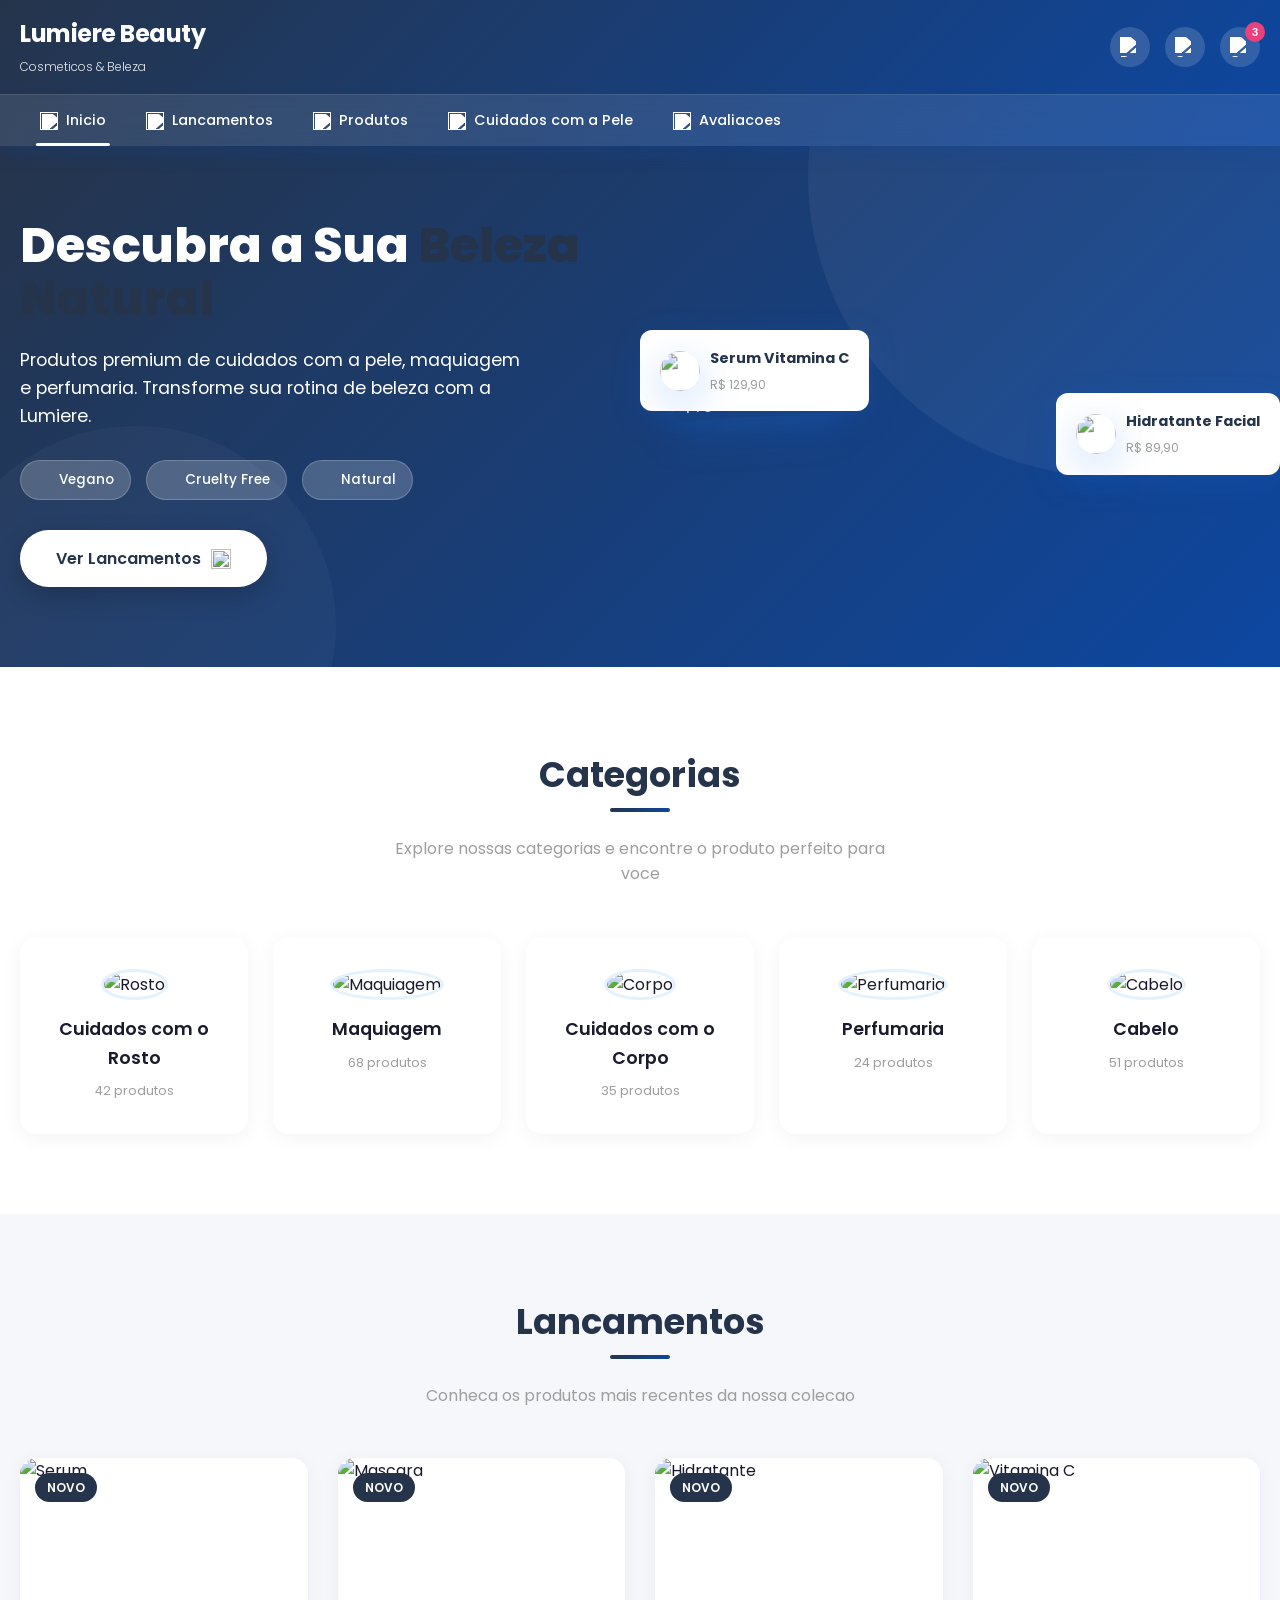
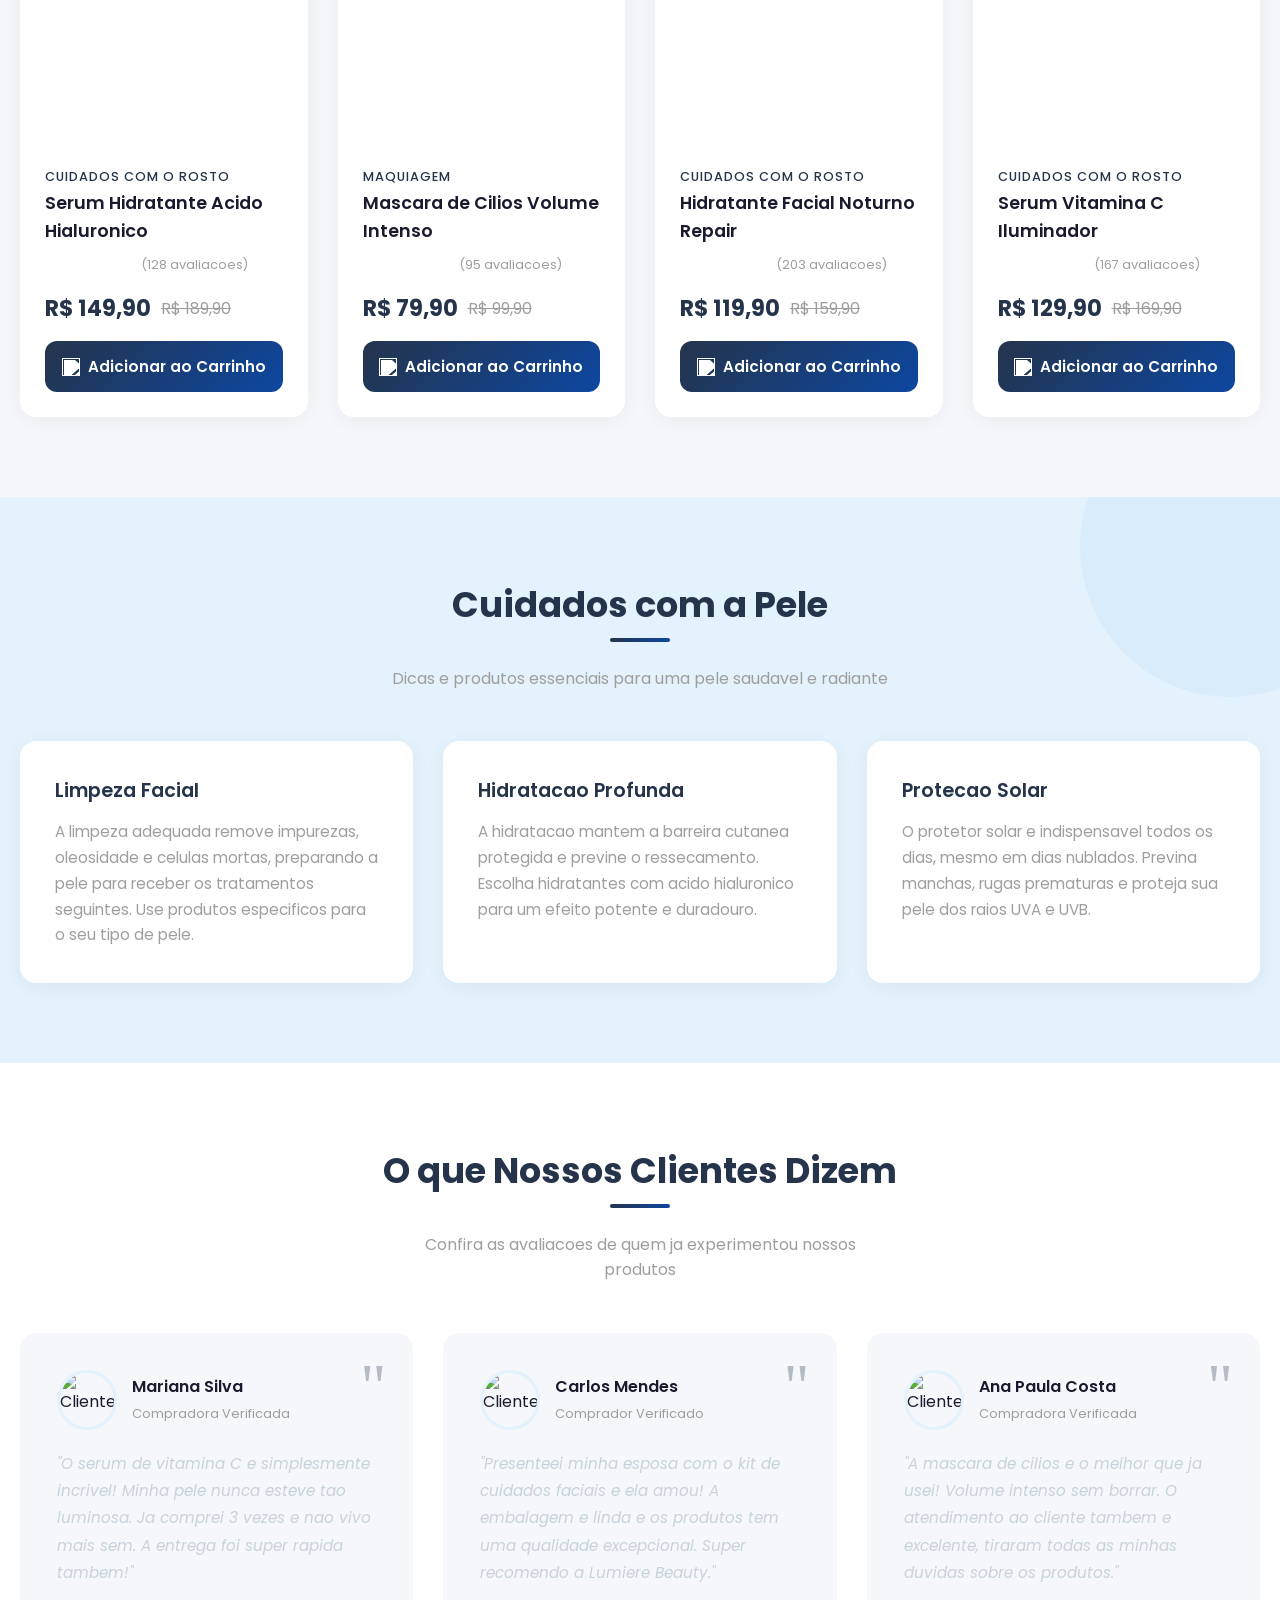
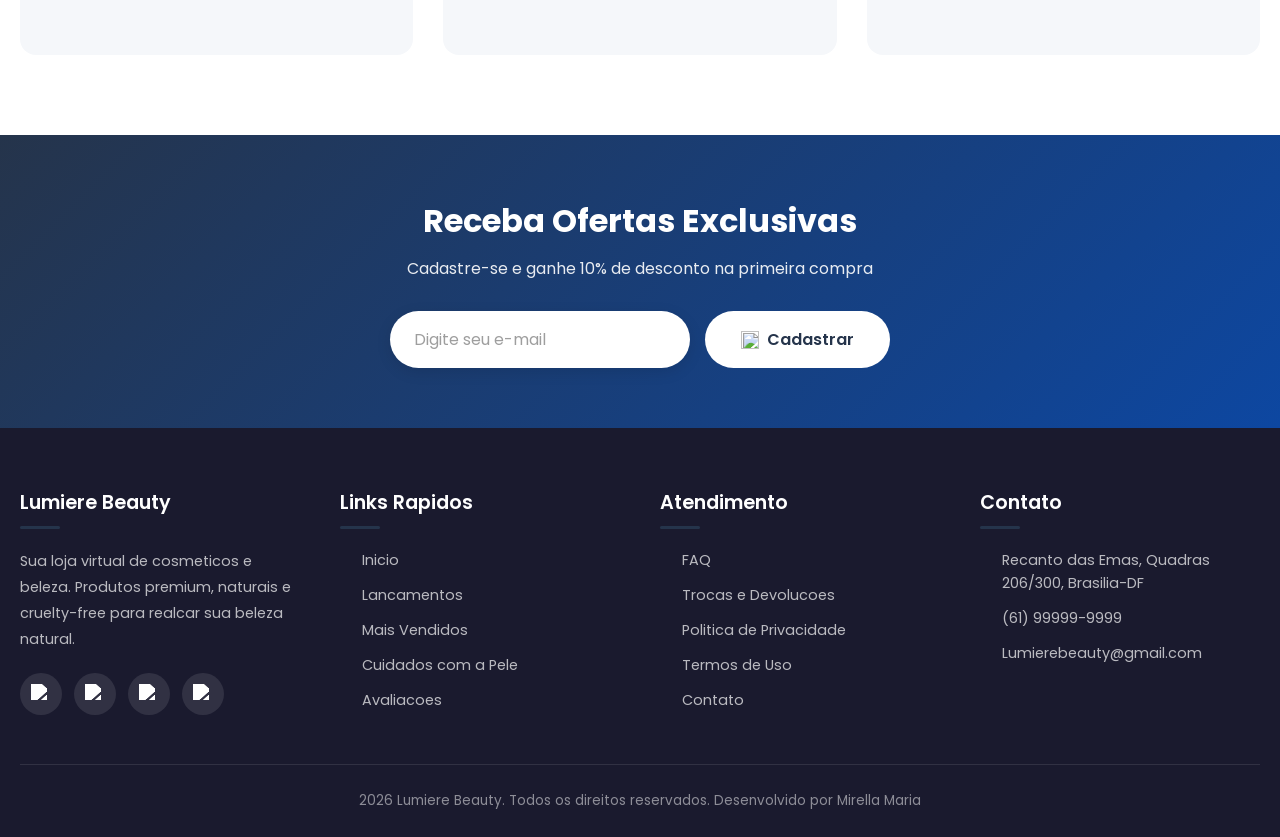
==== commit 69fc98e7: "Add files via upload" ====
--- a/index.html
+++ b/index.html
@@ -400,15 +400,14 @@
                 <div class="footer-col">
                     <h3>Contato</h3>
                     <ul class="footer-links">
-                        <li><a href="#"><img src="https://cdn-icons-png.flaticon.com/512/684/684809.png" alt=""> Rua Beleza, 123 - Sao Paulo</a></li>
-                        <li><a href="#"><img src="https://cdn-icons-png.flaticon.com/512/126/126341.png" alt=""> (11) 99999-9999</a></li>
-                        <li><a href="#"><img src="https://cdn-icons-png.flaticon.com/512/561/561127.png" alt=""> contato@lumierebeauty.com</a></li>
-                        <li><a href="#"><img src="https://cdn-icons-png.flaticon.com/512/1828/1828884.png" alt=""> Seg - Sex: 9h as 18h</a></li>
+                        <li><a href="#"><img src="https://cdn-icons-png.flaticon.com/512/684/684809.png" alt=""> Recanto das Emas, Quadras 206/300, Brasilia-DF</a></li>
+                        <li><a href="#"><img src="https://cdn-icons-png.flaticon.com/512/126/126341.png" alt=""> (61) 99999-9999</a></li>
+                        <li><a href="#"><img src="https://cdn-icons-png.flaticon.com/512/561/561127.png" alt=""> Lumierebeauty@gmail.com</a></li>
                     </ul>
                 </div>
             </div>
             <div class="footer-bottom">
-                <p> 2024 Lumiere Beauty. Todos os direitos reservados. Desenvolvido por Mirella Maria</p>
+                <p> 2026 Lumiere Beauty. Todos os direitos reservados. Desenvolvido por Mirella Maria</p>
             </div>
         </div>
     </footer>
